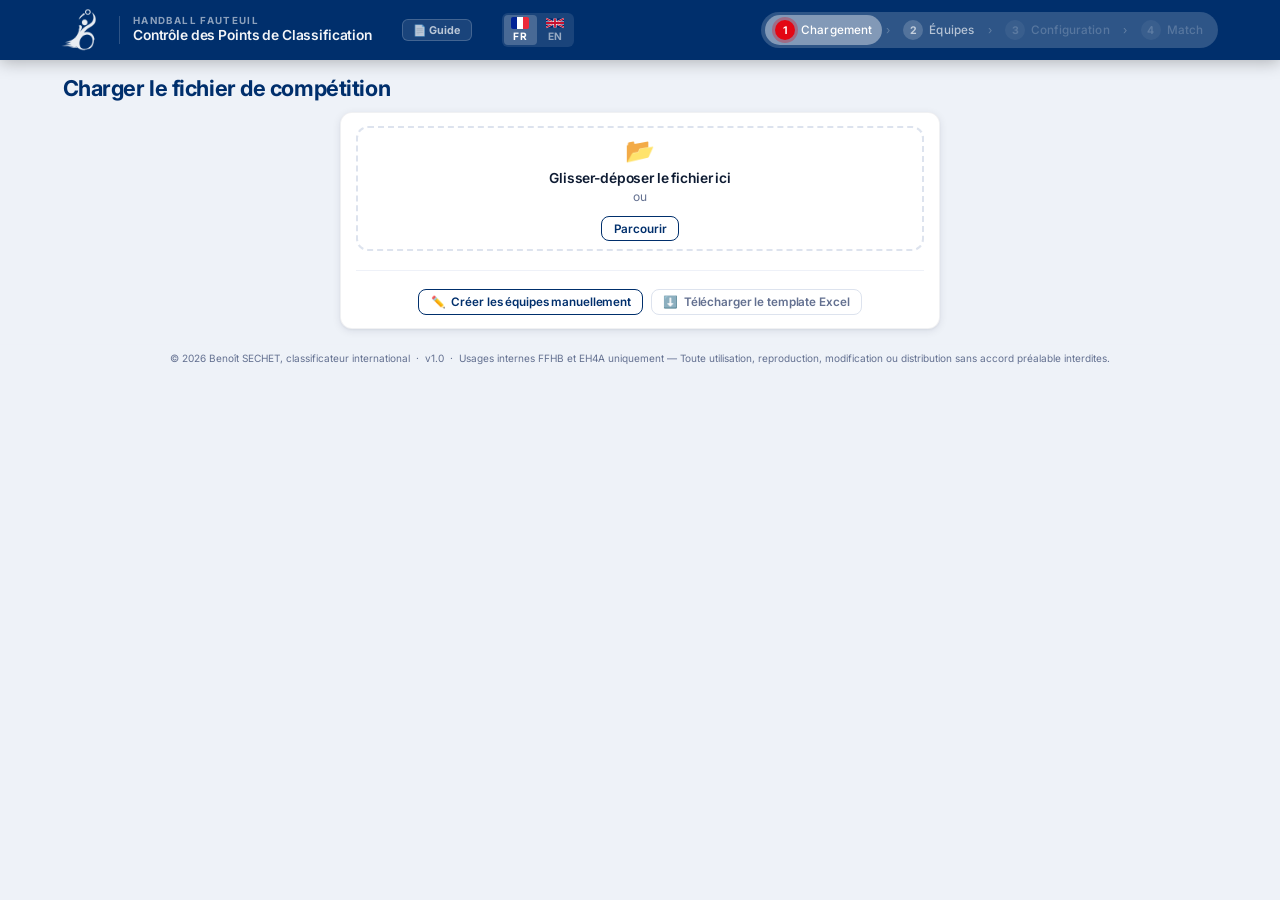
==== index.html @ 6e7dcec8 "fix: 8 audit corrections (functional + code quality) 1. summary: fix t() shadowing in _confirmRename" ====
<!DOCTYPE html>
<html lang="fr">
<head>
  <meta charset="UTF-8">
  <meta name="viewport" content="width=device-width, initial-scale=1.0">
  <title>CPMT – Load</title>
  <link rel="icon" href="./img/logo_WH.png">
  <link rel="preconnect" href="https://fonts.googleapis.com">
  <link rel="preconnect" href="https://fonts.gstatic.com" crossorigin>
  <link href="https://fonts.googleapis.com/css2?family=Inter:wght@400;500;600;700;800&display=swap" rel="stylesheet">
  <link rel="stylesheet" href="./css/style.css">
  <link rel="manifest" href="./manifest.json">
  <!-- SheetJS -->
  <script src="https://cdn.sheetjs.com/xlsx-0.20.3/package/dist/xlsx.full.min.js"></script>
</head>
<body>

<header class="app-header" id="app-header"></header>

<main class="app-main">
  <div class="page-header">
    <h1 data-i18n="home_title">Charger le fichier de compétition</h1>
  </div>

  <div class="card" style="max-width:600px; margin:0 auto;">
    <div class="card-body">

      <div class="upload-zone" id="dropZone">
        <div class="upload-icon">📂</div>
        <h3 data-i18n="home_drag"></h3>
        <p data-i18n="home_or"></p>
        <label class="btn btn-outline btn-sm mt-1" style="cursor:pointer;">
          <span data-i18n="home_browse"></span>
          <input type="file" id="fileInput" accept=".xlsx,.xlsm" style="display:none">
        </label>
      </div>

      <div class="divider" style="margin:1.25rem 0;"></div>

      <div style="display:flex; gap:.5rem; align-items:center; justify-content:center;">
        <button class="btn btn-outline btn-sm" onclick="createManually()">
          ✏️ <span data-i18n="home_create_manual"></span>
        </button>
        <a href="./CPMT_template.xlsx" download class="btn btn-ghost btn-sm">
          ⬇️ <span data-i18n="home_download_template"></span>
        </a>
      </div>

      <div id="uploadResult" class="upload-result" style="display:none;">
        <div id="uploadAlert" class="alert" style="padding:.4rem .85rem; font-size:.84rem;"></div>
        <div id="uploadStats" style="display:none;">
          <div class="d-flex gap-2 mt-2" style="justify-content:center;">
            <div style="text-align:center; padding:.45rem 1.1rem; background:var(--blue-light); border-radius:var(--radius-sm);">
              <div style="font-size:1.15rem; font-weight:800; color:var(--blue);" id="statTeams">0</div>
              <div class="text-muted" style="font-size:.78rem;" data-i18n="home_teams_found"></div>
            </div>
            <div style="text-align:center; padding:.45rem 1.1rem; background:var(--blue-light); border-radius:var(--radius-sm);">
              <div style="font-size:1.15rem; font-weight:800; color:var(--blue);" id="statPlayers">0</div>
              <div class="text-muted" style="font-size:.78rem;" data-i18n="home_players_found"></div>
            </div>
          </div>
          <div class="mt-2 text-center">
            <a href="./summary.html" class="btn btn-primary" data-i18n="home_btn_continue"></a>
          </div>
        </div>
      </div>

    </div>
  </div>
</main>

<footer style="text-align:center; padding:.5rem 1rem; font-size:.67rem; color:var(--text-muted); border-top:1px solid var(--border-light);">
  © 2026 <span data-i18n="footer_author"></span> &nbsp;·&nbsp; v1.0
  &nbsp;·&nbsp; <span data-i18n="footer_internal"></span> — <span data-i18n="footer_rights"></span>
</footer>

<script type="module">
import { loadTranslations, t } from './js/i18n.js';
import { renderNav }           from './js/nav.js';
import { getState, setState, clearAll } from './js/state.js';
import { parseExcel }          from './js/excel.js';

// Load defaults from single source of truth
const DEFAULTS = await fetch('./defaults.json').then(r => r.json());

await loadTranslations();
renderNav(1);

// ── File upload ───────────────────────────────────────────────────────────────
const dropZone  = document.getElementById('dropZone');
const fileInput = document.getElementById('fileInput');

function showAlert(type, msg) {
  const result = document.getElementById('uploadResult');
  const alert  = document.getElementById('uploadAlert');
  result.style.display = 'block';
  alert.className = `alert alert-${type}`;
  alert.textContent = msg;
}

async function handleFile(file) {
  if (!file) return;
  if (!file.name.match(/\.(xlsx|xlsm)$/i)) {
    showAlert('danger', t('upload_err_format')); return;
  }
  showAlert('info', t('home_loading'));
  document.getElementById('uploadStats').style.display = 'none';

  const buf    = await file.arrayBuffer();
  const result = parseExcel(buf, DEFAULTS);

  if (result.error) {
    showAlert('danger', t(result.error, { sheet: result.sheet || '', cols: result.cols || '' }));
    return;
  }

  // Warn if a previous config existed
  const hadConfig = !!(getState('teams')?.length || getState('match_setup'));
  clearAll();
  setState('teams', result.teams);
  setState('competition_name', result.competition_name || '');

  const playerCount = result.teams.reduce((s, tm) => s + tm.players.length, 0);
  showAlert('success', '✓ ' + t('home_success'));
  if (hadConfig) {
    const warn = document.createElement('div');
    warn.className = 'alert alert-warning mt-2';
    warn.textContent = t('home_config_cleared');
    document.getElementById('uploadResult').appendChild(warn);
  }
  document.getElementById('statTeams').textContent   = result.teams.length;
  document.getElementById('statPlayers').textContent = playerCount;
  document.getElementById('uploadStats').style.display = 'block';
}

fileInput.addEventListener('change', e => handleFile(e.target.files[0]));

dropZone.addEventListener('dragover', e => { e.preventDefault(); dropZone.classList.add('drag-over'); });
dropZone.addEventListener('dragleave', () => dropZone.classList.remove('drag-over'));
dropZone.addEventListener('drop', e => {
  e.preventDefault();
  dropZone.classList.remove('drag-over');
  handleFile(e.dataTransfer.files[0]);
});

// ── Manual team creation ──────────────────────────────────────────────────────
function createManually() {
  clearAll();
  setState('teams', []);
  location.href = './summary.html';
}
window.createManually = createManually;

// ── Register service worker ───────────────────────────────────────────────────
if ('serviceWorker' in navigator) {
  navigator.serviceWorker.register('./sw.js').catch(() => {});
}
</script>
</body>
</html>
---- css/style.css ----
/* ── Variables ──────────────────────────────────────────────────────────── */
:root {
  --blue:        #002F6C;
  --blue-mid:    #1A4D9C;
  --blue-light:  #EBF0FA;
  --blue-xlight: #F4F7FD;
  --red:         #E30613;
  --red-light:   #FDECEA;
  --white:       #FFFFFF;
  --bg:          #EEF2F8;
  --card:        #FFFFFF;
  --border:      #DDE3EE;
  --border-light:#EEF1F8;
  --text:        #0F1C33;
  --text-muted:  #637090;
  --success:     #0E7A3A;
  --success-bg:  #E6F5ED;
  --warning:     #C05E00;
  --warning-bg:  #FEF0DC;
  --danger:      #C8202F;
  --danger-bg:   #FDECEE;
  --shadow-xs:   0 1px 3px rgba(0,20,60,.07);
  --shadow:      0 2px 8px rgba(0,20,60,.09), 0 1px 2px rgba(0,20,60,.05);
  --shadow-md:   0 4px 18px rgba(0,20,60,.12), 0 1px 3px rgba(0,20,60,.06);
  --shadow-lg:   0 8px 32px rgba(0,20,60,.14), 0 2px 6px rgba(0,20,60,.07);
  --radius:      12px;
  --radius-sm:   8px;
  --radius-xs:   5px;
  --transition:  .16s ease;
}

/* ── Reset & Base ───────────────────────────────────────────────────────── */
*, *::before, *::after { box-sizing: border-box; margin: 0; padding: 0; }

html { font-size: 15px; }

body {
  font-family: 'Inter', -apple-system, BlinkMacSystemFont, 'Segoe UI', sans-serif;
  background: var(--bg);
  color: var(--text);
  min-height: 100vh;
  -webkit-font-smoothing: antialiased;
}

a { color: inherit; text-decoration: none; }
button { cursor: pointer; font-family: inherit; }
input, select { font-family: inherit; }

/* ── Header ─────────────────────────────────────────────────────────────── */
.app-header {
  background: var(--blue);
  color: var(--white);
  position: sticky;
  top: 0;
  z-index: 100;
  box-shadow: 0 2px 16px rgba(0,0,0,.28);
}

.header-inner {
  max-width: 1200px;
  margin: 0 auto;
  padding: 0 1.5rem;
  height: 60px;
  display: flex;
  align-items: center;
  gap: 2rem;
}

.header-brand {
  display: flex;
  align-items: center;
  gap: .85rem;
  flex-shrink: 0;
}

.header-logo {
  height: 52px;
  width: auto;
  filter: brightness(0) invert(1);
  opacity: .92;
  margin-left: -8px;
}

/* Fallback monogram when no logo */
.header-logo-fallback {
  width: 38px;
  height: 38px;
  background: rgba(255,255,255,.15);
  border: 1.5px solid rgba(255,255,255,.25);
  border-radius: 8px;
  display: flex;
  align-items: center;
  justify-content: center;
  font-size: .72rem;
  font-weight: 800;
  letter-spacing: .05em;
  color: rgba(255,255,255,.9);
  flex-shrink: 0;
}

.header-divider {
  width: 1px;
  height: 28px;
  background: rgba(255,255,255,.18);
  flex-shrink: 0;
}

.header-title {
  display: flex;
  flex-direction: column;
  line-height: 1.25;
}

.header-org {
  font-size: .65rem;
  font-weight: 700;
  letter-spacing: .14em;
  text-transform: uppercase;
  color: rgba(255,255,255,.55);
}

.header-app {
  font-size: .92rem;
  font-weight: 600;
  color: rgba(255,255,255,.95);
  letter-spacing: -.01em;
}

/* ── Lang toggle ────────────────────────────────────────────────────────── */
.lang-toggle {
  display: flex;
  gap: 2px;
  background: rgba(255,255,255,.1);
  border-radius: 6px;
  padding: 2px;
  flex-shrink: 0;
}

.lang-btn {
  display: flex;
  flex-direction: column;
  align-items: center;
  gap: 1px;
  padding: .18rem .5rem;
  border-radius: 4px;
  font-size: .68rem;
  font-weight: 700;
  letter-spacing: .06em;
  color: rgba(255,255,255,.55);
  transition: var(--transition);
  line-height: 1.2;
}
.lang-flag { width: 18px; height: 12px; border-radius: 2px; display: block; }

.lang-btn:hover { color: var(--white); }
.lang-btn.active {
  background: rgba(255,255,255,.2);
  color: var(--white);
}

.tutorial-btn {
  display: flex;
  align-items: center;
  gap: 4px;
  padding: .22rem .7rem;
  border-radius: 6px;
  font-size: .72rem;
  font-weight: 700;
  color: rgba(255,255,255,.7);
  background: rgba(255,255,255,.1);
  border: 1px solid rgba(255,255,255,.18);
  transition: var(--transition);
  white-space: nowrap;
  flex-shrink: 0;
  text-decoration: none;
}
.tutorial-btn:hover {
  color: var(--white);
  background: rgba(255,255,255,.2);
}

/* ── Step Nav ───────────────────────────────────────────────────────────── */
.header-steps {
  display: flex;
  align-items: center;
  gap: .2rem;
  margin-left: auto;
  background: rgba(255,255,255,.18);
  border-radius: 30px;
  padding: .2rem .3rem;
}

.step {
  display: flex;
  align-items: center;
  gap: .4rem;
  padding: .32rem .65rem;
  border-radius: 20px;
  font-size: .78rem;
  font-weight: 500;
  color: rgba(255,255,255,.65);
  transition: var(--transition);
  letter-spacing: .01em;
}

.step.active {
  background: rgba(255,255,255,.40);
  color: var(--white);
}

.step:not(.disabled):not(.active):hover {
  color: var(--white);
  background: rgba(255,255,255,.08);
}

.step.disabled { pointer-events: none; opacity: .3; }

.step-num {
  width: 20px;
  height: 20px;
  border-radius: 50%;
  background: rgba(255,255,255,.18);
  display: flex;
  align-items: center;
  justify-content: center;
  font-size: .7rem;
  font-weight: 700;
  flex-shrink: 0;
}

.step.active .step-num {
  background: var(--red);
  box-shadow: 0 0 0 3px rgba(227,6,19,.3);
}

.step-arrow { color: rgba(255,255,255,.25); font-size: .75rem; padding: 0 .05rem; }

/* ── Main ───────────────────────────────────────────────────────────────── */
.app-main {
  max-width: 1200px;
  margin: 0 auto;
  padding: 1rem 1.5rem;
}

/* ── Page header ────────────────────────────────────────────────────────── */
.page-header {
  margin-bottom: .75rem;
}

.page-header h1 {
  font-size: 1.45rem;
  font-weight: 700;
  color: var(--blue);
  letter-spacing: -.02em;
}

.page-header p {
  color: var(--text-muted);
  margin-top: .3rem;
  font-size: .88rem;
}

.competition-badge {
  display: inline-flex;
  align-items: center;
  gap: .4rem;
  background: var(--blue-xlight);
  color: var(--blue);
  font-size: .78rem;
  font-weight: 600;
  padding: .28rem .75rem;
  border-radius: 20px;
  margin-top: .5rem;
  border: 1px solid var(--blue-light);
}

/* ── Card ───────────────────────────────────────────────────────────────── */
.card {
  background: var(--card);
  border-radius: var(--radius);
  box-shadow: var(--shadow);
  border: 1px solid rgba(0,20,60,.06);
}

.card-header {
  padding: .6rem 1rem;
  border-bottom: 1px solid var(--border-light);
  display: flex;
  align-items: center;
  gap: .6rem;
}

.card-header h2 {
  font-size: .95rem;
  font-weight: 700;
  color: var(--blue);
  letter-spacing: -.01em;
}

.card-body { padding: .85rem 1rem; }

/* ── Buttons ────────────────────────────────────────────────────────────── */
.btn {
  display: inline-flex;
  align-items: center;
  gap: .4rem;
  padding: .52rem 1.15rem;
  border-radius: var(--radius-sm);
  font-size: .855rem;
  font-weight: 600;
  border: none;
  transition: var(--transition);
  white-space: nowrap;
  letter-spacing: -.01em;
}

.btn-primary {
  background: var(--blue);
  color: var(--white);
  box-shadow: 0 1px 3px rgba(0,47,108,.25);
}
.btn-primary:hover {
  background: var(--blue-mid);
  box-shadow: 0 3px 10px rgba(0,47,108,.3);
  transform: translateY(-1px);
}
.btn-primary:active { transform: translateY(0); }


.btn-danger {
  background: var(--danger);
  color: var(--white);
}
.btn-danger:hover { background: #a81824; transform: translateY(-1px); }

.btn-outline {
  background: transparent;
  color: var(--blue);
  border: 1.5px solid var(--blue);
}
.btn-outline:hover { background: var(--blue-light); }

.btn-ghost {
  background: var(--white);
  color: var(--text-muted);
  border: 1.5px solid var(--border);
}
.btn-ghost:hover {
  background: var(--blue-xlight);
  color: var(--blue);
  border-color: var(--blue-light);
}

.btn-sm { padding: .32rem .75rem; font-size: .78rem; }
.btn-xs { padding: .2rem .55rem; font-size: .72rem; }
.btn-lg { padding: .72rem 1.65rem; font-size: .98rem; }

.btn:disabled { opacity: .42; cursor: not-allowed; transform: none !important; }

/* ── Form elements ──────────────────────────────────────────────────────── */
.form-group {
  display: flex;
  flex-direction: column;
  gap: .35rem;
}

.form-label {
  font-size: .75rem;
  font-weight: 600;
  color: var(--text-muted);
  text-transform: uppercase;
  letter-spacing: .07em;
}

.form-control {
  padding: .52rem .85rem;
  border: 1.5px solid var(--border);
  border-radius: var(--radius-sm);
  font-size: .88rem;
  color: var(--text);
  background: var(--white);
  transition: border-color var(--transition), box-shadow var(--transition);
  width: 100%;
}

.form-control:focus {
  outline: none;
  border-color: var(--blue-mid);
  box-shadow: 0 0 0 3px rgba(26,77,156,.1);
}

.form-control.error { border-color: var(--danger); }
.error-msg { font-size: .77rem; color: var(--danger); }

/* ── Alert ──────────────────────────────────────────────────────────────── */
.alert {
  padding: .75rem 1rem;
  border-radius: var(--radius-sm);
  font-size: .855rem;
  display: flex;
  align-items: center;
  gap: .6rem;
  font-weight: 500;
}

.alert-success { background: var(--success-bg); color: var(--success); }
.alert-danger   { background: var(--danger-bg);  color: var(--danger); }
.alert-warning  { background: var(--warning-bg); color: var(--warning); }
.alert-info     { background: var(--blue-xlight); color: var(--blue);
                  border: 1px solid var(--blue-light); }

/* ── Upload zone ────────────────────────────────────────────────────────── */
.upload-zone {
  border: 2px dashed var(--border);
  border-radius: var(--radius);
  padding: .5rem 2rem;
  text-align: center;
  cursor: pointer;
  transition: var(--transition);
  background: var(--white);
}

.upload-zone:hover, .upload-zone.drag-over {
  border-color: var(--blue-mid);
  background: var(--blue-xlight);
}

.upload-icon {
  font-size: 1.6rem;
  margin-bottom: .35rem;
  color: var(--blue-mid);
}

.upload-zone h3 {
  font-size: .92rem;
  font-weight: 600;
  color: var(--text);
  margin-bottom: .2rem;
  letter-spacing: -.01em;
}

.upload-zone p {
  font-size: .8rem;
  color: var(--text-muted);
  margin-bottom: .3rem;
}

.upload-result {
  margin-top: 1.5rem;
  display: none;
}

/* ── Team accordion ─────────────────────────────────────────────────────── */
.team-list { display: flex; flex-direction: column; gap: .5rem; }

.team-item {
  border: 1px solid var(--border);
  border-radius: var(--radius-sm);
  overflow: hidden;
  box-shadow: var(--shadow-xs);
}

.team-header {
  display: flex;
  align-items: center;
  gap: .75rem;
  padding: .8rem 1rem;
  background: var(--white);
  cursor: pointer;
  user-select: none;
  transition: background var(--transition);
}

.team-header:hover { background: var(--blue-xlight); }

.team-name { font-weight: 600; font-size: .92rem; flex: 1; letter-spacing: -.01em; }

.team-count {
  font-size: .75rem;
  color: var(--text-muted);
  background: var(--bg);
  padding: .18rem .6rem;
  border-radius: 12px;
  font-weight: 500;
}

.team-chevron {
  color: var(--text-muted);
  font-size: .82rem;
  transition: transform var(--transition);
}

.team-item.open .team-chevron { transform: rotate(180deg); }

.team-body {
  display: none;
  border-top: 1px solid var(--border-light);
  background: var(--bg);
}

.team-item.open .team-body { display: block; }

/* ── Players table ──────────────────────────────────────────────────────── */
.players-table {
  width: 100%;
  border-collapse: collapse;
  font-size: .855rem;
}

.players-table th {
  padding: .55rem 1rem;
  text-align: left;
  font-size: .72rem;
  font-weight: 700;
  color: var(--text-muted);
  text-transform: uppercase;
  letter-spacing: .08em;
  background: var(--bg);
  border-bottom: 1px solid var(--border);
}

.players-table td {
  padding: .5rem 1rem;
  border-bottom: 1px solid var(--border-light);
  vertical-align: middle;
}

.players-table tr:last-child td { border-bottom: none; }
.players-table tr:hover td { background: var(--blue-xlight); }

.shirt-badge {
  display: inline-flex;
  align-items: center;
  justify-content: center;
  width: 30px;
  height: 30px;
  border-radius: var(--radius-xs);
  background: var(--blue);
  color: var(--white);
  font-weight: 700;
  font-size: .82rem;
}

.class-badge {
  display: inline-flex;
  align-items: center;
  justify-content: center;
  padding: .18rem .52rem;
  border-radius: 12px;
  font-weight: 700;
  font-size: .8rem;
  background: var(--blue-light);
  color: var(--blue);
}

.gender-icon { font-size: .88rem; }

.edit-input {
  width: 68px;
  padding: .24rem .42rem;
  border: 1.5px solid var(--border);
  border-radius: var(--radius-xs);
  font-size: .83rem;
  text-align: center;
  font-family: inherit;
}

.edit-input:focus {
  outline: none;
  border-color: var(--blue-mid);
  box-shadow: 0 0 0 2px rgba(26,77,156,.1);
}

.edit-input.error { border-color: var(--danger); background: var(--danger-bg); }

.edit-select {
  padding: .24rem .42rem;
  border: 1.5px solid var(--border);
  border-radius: var(--radius-xs);
  font-size: .83rem;
  background: var(--white);
  font-family: inherit;
}

.edit-select:focus { outline: none; border-color: var(--blue-mid); }

/* ── Setup page ─────────────────────────────────────────────────────────── */

/* Compact form fields scoped to setup */
.setup-grid .form-control {
  padding: .36rem .72rem;
  font-size: .84rem;
}
.setup-grid .form-group { gap: .22rem; }
.setup-grid {
  display: grid;
  grid-template-columns: 1fr 1fr;
  gap: 1.5rem;
}

@media (max-width: 768px) {
  .setup-grid { grid-template-columns: 1fr; }
}

.params-grid {
  display: grid;
  grid-template-columns: repeat(3, 1fr);
  gap: .5rem;
  margin-top: .6rem;
}

.param-card {
  background: var(--blue-xlight);
  border: 1.5px solid var(--blue-light);
  border-radius: var(--radius-sm);
  padding: .5rem .5rem;
  text-align: center;
}

.param-card label {
  display: block;
  font-size: .68rem;
  font-weight: 700;
  color: var(--text-muted);
  text-transform: uppercase;
  letter-spacing: .07em;
  margin-bottom: .5rem;
}

.param-card input {
  width: 100%;
  text-align: center;
  padding: .4rem;
  border: 1.5px solid var(--border);
  border-radius: var(--radius-xs);
  font-size: 1.1rem;
  font-weight: 700;
  color: var(--blue);
  font-family: inherit;
  background: var(--white);
}

.param-card input:focus {
  outline: none;
  border-color: var(--blue-mid);
  box-shadow: 0 0 0 3px rgba(26,77,156,.1);
}

.match-type-btns {
  display: flex;
  gap: .6rem;
  margin-top: .4rem;
}

.type-btn {
  flex: 1;
  padding: .45rem .6rem;
  border-radius: var(--radius-sm);
  border: 2px solid var(--border);
  background: var(--white);
  font-weight: 700;
  font-size: .88rem;
  color: var(--text-muted);
  transition: var(--transition);
  text-align: center;
  font-family: inherit;
}

.type-btn.active {
  border-color: var(--blue);
  background: var(--blue-xlight);
  color: var(--blue);
  box-shadow: 0 0 0 3px rgba(0,47,108,.08);
}

.type-btn:hover:not(.active) {
  border-color: var(--blue-mid);
  color: var(--blue-mid);
  background: var(--blue-xlight);
}

.team-setup-card {
  background: var(--bg);
  border: 1.5px solid var(--border);
  border-radius: var(--radius-sm);
  padding: .4rem .6rem;
  margin-top: .3rem;
}

/* Color picker row: swatches + presets on left, jersey preview on right */
.color-row {
  display: flex;
  align-items: center;
  gap: .75rem;
  margin-top: .2rem;
}
.color-left { flex: 1; min-width: 0; }

.color-pickers { display: flex; gap: .55rem; margin-bottom: .3rem; }
.color-field { display: flex; flex-direction: column; align-items: center; gap: .12rem; }
.color-field-label {
  font-size: .63rem;
  text-transform: uppercase;
  letter-spacing: .05em;
  color: var(--text-muted);
  font-weight: 600;
}

/* Clickable swatch that triggers hidden color input */
.color-swatch-trigger {
  position: relative;
  display: block;
  cursor: pointer;
}
.color-swatch-trigger input[type=color] {
  position: absolute;
  top: 0; left: 0;
  width: 100%; height: 100%;
  opacity: 0;
  cursor: pointer;
  border: none; padding: 0;
}
.color-swatch {
  display: block;
  width: 40px;
  height: 40px;
  border-radius: 10px;
  border: 2px solid rgba(0,0,0,0.10);
  transition: transform .12s, box-shadow .12s;
}
.color-swatch:hover { transform: scale(1.07); box-shadow: 0 3px 10px rgba(0,0,0,0.22); }
.color-jersey-preview { flex-shrink: 0; }

.color-presets {
  display: flex;
  flex-wrap: wrap;
  gap: .22rem;
  margin-top: 0;
}

.color-preset {
  width: 22px;
  height: 22px;
  border-radius: 50%;
  border: 2px solid transparent;
  cursor: pointer;
  transition: transform var(--transition), box-shadow var(--transition);
}

.color-preset:hover { transform: scale(1.18); box-shadow: 0 2px 6px rgba(0,0,0,.22); }
.color-preset.selected { border-color: var(--text); box-shadow: 0 0 0 2px white inset; }

/* ── Lineup page ────────────────────────────────────────────────────────── */
.lineup-layout {
  display: grid;
  grid-template-columns: 1fr 320px 1fr;
  gap: 1rem;
  align-items: start;
  height: calc(100vh - 130px);
}

@media (max-width: 900px) {
  .lineup-layout { grid-template-columns: 1fr 240px 1fr; }
}

.team-panel {
  display: flex;
  flex-direction: column;
  gap: .5rem;
  height: 100%;
  overflow: hidden;
}

.team-panel-header {
  border-radius: var(--radius-sm) var(--radius-sm) 0 0;
  padding: .45rem .75rem;
  color: var(--white);
}

.team-panel-header h3 {
  font-size: .82rem;
  font-weight: 700;
  letter-spacing: -.01em;
  margin-bottom: .15rem;
  color: inherit;
}

.team-panel-name {
  font-size: .78rem;
  font-weight: 800;
  letter-spacing: .03em;
  text-transform: uppercase;
  opacity: .85;
  margin-bottom: .2rem;
  color: inherit;
}

.header-light {
  border: 1.5px solid var(--border);
  box-shadow: inset 0 0 0 1px rgba(0,0,0,0.08);
}
.header-light .stat-chip { background: rgba(0,0,0,0.07); }
.header-light .stat-value,
.header-light .stat-label { color: inherit; opacity: 1; }
.header-light .btn-reset {
  background: rgba(0,0,0,0.08);
  border-color: rgba(0,0,0,0.2);
  color: inherit;
}

.btn-reset {
  background: rgba(255,255,255,.18);
  border: 1px solid rgba(255,255,255,.3);
  color: white;
  border-radius: var(--radius-xs);
  width: 28px;
  height: 28px;
  font-size: 1.1rem;
  display: flex;
  align-items: center;
  justify-content: center;
  cursor: pointer;
  transition: background var(--transition);
  flex-shrink: 0;
  margin-left: auto;
}
.btn-reset:hover { background: rgba(255,255,255,.32); }

.team-stats {
  display: flex;
  gap: .4rem;
}

.stat-chip {
  display: flex;
  flex-direction: column;
  align-items: center;
  background: rgba(255,255,255,.16);
  border-radius: var(--radius-xs);
  padding: .15rem .4rem;
  min-width: 44px;
  transition: background var(--transition);
}

.stat-chip.exceeded {
  background: #FFFFFF;
  color: var(--red);
  box-shadow: 0 0 0 2px var(--red);
}

.stat-chip.exceeded .stat-value,
.stat-chip.exceeded .stat-label { color: var(--red); opacity: 1; }

.stat-value {
  font-size: .88rem;
  font-weight: 800;
  line-height: 1;
  letter-spacing: -.02em;
}

.stat-label {
  font-size: .6rem;
  font-weight: 600;
  opacity: .75;
  text-transform: uppercase;
  letter-spacing: .05em;
  margin-top: 1px;
}

.player-list {
  display: flex;
  flex-direction: column;
  gap: .08rem;
  flex: 1;
  overflow-y: auto;
  scrollbar-width: thin;
  scrollbar-color: var(--border) transparent;
}
.player-list::-webkit-scrollbar { width: 5px; }
.player-list::-webkit-scrollbar-track { background: transparent; }
.player-list::-webkit-scrollbar-thumb { background: var(--border); border-radius: 3px; }

.player-row {
  display: flex;
  align-items: center;
  gap: .4rem;
  padding: .1rem .5rem;
  background: var(--white);
  border: 1.5px solid var(--border-light);
  border-radius: var(--radius-xs);
  cursor: pointer;
  transition: var(--transition);
  user-select: none;
}

.player-row:hover {
  border-color: var(--blue-mid);
  background: var(--blue-xlight);
}

.player-row.on-court {
  background: var(--red-light);
  border-color: var(--red);
  opacity: .5;
}

.player-row.disabled { opacity: .35; cursor: not-allowed; pointer-events: none; }

.player-jersey-sm { flex-shrink: 0; }

.player-info { flex: 1; min-width: 0; }

.player-name-sm {
  flex: 1;
  font-size: .75rem;
  font-weight: 500;
  white-space: nowrap;
  overflow: hidden;
  text-overflow: ellipsis;
  color: var(--text-muted);
}

.player-class-sm {
  font-size: .82rem;
  font-weight: 800;
  color: var(--text);
  display: flex;
  align-items: center;
  gap: .2rem;
  flex-shrink: 0;
  letter-spacing: -.01em;
}

.female-badge {
  display: inline-flex;
  align-items: center;
  justify-content: center;
  width: 17px;
  height: 17px;
  background: #FFB3C6;
  color: #C2185B;
  border-radius: 3px;
  font-size: .72rem;
  font-weight: 800;
  flex-shrink: 0;
}

/* ── Court ──────────────────────────────────────────────────────────────── */
.court-wrapper {
  position: relative;
  background: var(--card);
  border-radius: var(--radius);
  box-shadow: var(--shadow-md);
  overflow: hidden;
  border: 1px solid rgba(0,20,60,.06);
}

.court-svg { width: 100%; display: block; }

.court-players {
  position: absolute;
  inset: 0;
  display: flex;
  flex-direction: column;
}

.court-half {
  flex: 1;
  display: flex;
  flex-wrap: wrap;
  align-content: center;
  justify-content: center;
  gap: .4rem;
  padding: .5rem;
}

.court-player {
  display: flex;
  flex-direction: column;
  align-items: center;
  cursor: pointer;
  transition: transform var(--transition);
  filter: drop-shadow(0 2px 4px rgba(0,0,0,.25));
}

.court-player:hover { transform: scale(1.1); }

.court-player-name {
  font-size: .58rem;
  font-weight: 600;
  color: var(--white);
  max-width: 58px;
  text-align: center;
  overflow: hidden;
  text-overflow: ellipsis;
  white-space: nowrap;
  margin-top: 2px;
  text-shadow: 0 1px 3px rgba(0,0,0,.5);
}

/* ── Lineup footer bar ──────────────────────────────────────────────────── */
.lineup-toolbar {
  display: flex;
  flex-wrap: wrap;
  gap: .35rem;
  align-items: center;
  justify-content: center;
  padding: .35rem .6rem;
  background: var(--white);
  border: 1px solid rgba(0,20,60,.06);
  border-radius: var(--radius-sm);
  box-shadow: var(--shadow-xs);
}

.lineup-info-bar {
  padding: .45rem 1rem;
  background: var(--danger-bg);
  color: var(--danger);
  font-size: .82rem;
  font-weight: 600;
  border-radius: var(--radius-xs);
  display: none;
  border: 1px solid rgba(200,32,47,.2);
}

.lineup-info-bar.visible { display: block; }

/* ── Utility ────────────────────────────────────────────────────────────── */
.d-flex { display: flex; }
.align-center { align-items: center; }
.gap-1 { gap: .5rem; }
.gap-2 { gap: 1rem; }
.mt-1 { margin-top: .5rem; }
.mt-2 { margin-top: 1rem; }
.mt-3 { margin-top: 1.5rem; }
.mb-1 { margin-bottom: .5rem; }
.mb-2 { margin-bottom: 1rem; }
.ml-auto { margin-left: auto; }
.text-muted { color: var(--text-muted); font-size: .875rem; }
.text-center { text-align: center; }
.w-100 { width: 100%; }

.divider {
  height: 1px;
  background: var(--border-light);
  margin: 1.1rem 0;
}

/* ── Spinner ────────────────────────────────────────────────────────────── */
.spinner {
  width: 18px;
  height: 18px;
  border: 2.5px solid rgba(255,255,255,.3);
  border-top-color: var(--white);
  border-radius: 50%;
  animation: spin .7s linear infinite;
  display: inline-block;
}

@keyframes spin { to { transform: rotate(360deg); } }

/* ── Summary page ───────────────────────────────────────────────────────────── */
/* Short labels hidden on desktop */
.lbl-short { display: none; }

.summary-toolbar {
  display: flex;
  align-items: center;
  gap: .6rem;
  flex-wrap: wrap;
  margin-bottom: 1rem;
}

.add-team-form {
  display: none;
  align-items: center;
  gap: .4rem;
}
.add-team-form.visible { display: flex; }
.add-team-input { width: 200px; }

.team-header-actions {
  display: flex;
  align-items: center;
  gap: .5rem;
  margin-left: auto;
}

.btn-icon {
  width: 26px;
  height: 26px;
  border: 1.5px solid transparent;
  background: transparent;
  border-radius: 50%;
  cursor: pointer;
  display: flex;
  align-items: center;
  justify-content: center;
  font-size: 1.05rem;
  color: var(--danger);
  transition: var(--transition);
  flex-shrink: 0;
}
.btn-icon:hover { background: var(--danger-bg); border-color: var(--danger); }
.btn-icon-add:hover { background: var(--blue-light); color: var(--blue); }

.players-table td { vertical-align: middle; }
.players-table .col-actions { width: 36px; text-align: center; }
.players-table .col-shirt   { width: 70px; }
.players-table .col-status  { width: 70px; }

.add-player-row { background: var(--blue-xlight); }
.add-player-row td { padding: .4rem .5rem; }
.add-player-row input,
.add-player-row select {
  width: 100%;
  padding: .28rem .4rem;
  border: 1.5px solid var(--blue-light);
  border-radius: var(--radius-xs);
  font-size: .8rem;
  font-family: inherit;
  background: var(--white);
}
.add-player-row input:focus,
.add-player-row select:focus { outline: none; border-color: var(--blue-mid); }
.add-player-actions { display: flex; gap: .3rem; }

.status-badge {
  display: inline-block;
  padding: .1rem .4rem;
  border-radius: 4px;
  font-size: .7rem;
  font-weight: 700;
  background: var(--bg);
  color: var(--text-muted);
  white-space: nowrap;
}

/* ── Lineup page ────────────────────────────────────────────────────────────── */
.lineup-header {
  text-align: center;
  margin-bottom: .6rem;
}
/* Team vs Team title hidden everywhere — names visible in panel headers */
.lineup-header h2 { display: none; }
.lineup-header p  { font-size: .85rem; color: var(--text-muted); }

.vs-badge {
  display: inline-block;
  padding: .15rem .6rem;
  background: var(--bg);
  border-radius: 12px;
  font-size: .75rem;
  font-weight: 700;
  color: var(--text-muted);
  margin: 0 .4rem;
}

.court-column {
  display: flex;
  flex-direction: column;
  gap: .4rem;
}

.lineup-toolbar { margin: 0; }

.lineup-toast {
  position: fixed;
  top: 70px;
  left: 50%;
  transform: translateX(-50%) translateY(-8px);
  background: var(--danger-bg);
  color: var(--danger);
  border: 1.5px solid var(--danger);
  padding: .4rem 1.2rem;
  border-radius: 20px;
  font-size: .82rem;
  font-weight: 700;
  box-shadow: 0 4px 16px rgba(200,32,47,.2);
  opacity: 0;
  pointer-events: none;
  transition: opacity .2s ease, transform .2s ease;
  z-index: 999;
  white-space: nowrap;
}
.lineup-toast.visible {
  opacity: 1;
  transform: translateX(-50%) translateY(0);
}

/* ══════════════════════════════════════════════════════════
   RESPONSIVE — Tablet / Mobile (≤ 768px)
   ══════════════════════════════════════════════════════════ */

/* ── Header: medium screens (landscape phones, small laptops) ── */
@media (max-width: 960px) {
  .header-inner { gap: .8rem; padding: 0 1rem; }
  .header-org   { display: none; }       /* hide "HANDBALL FAUTEUIL" subtitle */
  .header-app   { font-size: .82rem; }
  /* Step labels: only active step shows its label */
  .step-label             { display: none; }
  .step.active .step-label { display: inline; font-size: .68rem; }
}

/* ── Header ─────────────────────────────────────────────── */
@media (max-width: 768px) {
  .header-inner {
    height: auto;
    min-height: 48px;
    padding: .4rem .85rem;
    flex-wrap: wrap;
    gap: .3rem;
  }
  .header-brand   { flex: 1; min-width: 0; }
  .header-logo    { height: 36px; }
  .header-org     { display: none; }
  .header-divider { display: none; }
  .tutorial-btn   { display: none; }
  .header-app     { font-size: .76rem; }
  .lang-toggle    { order: 1; }

  .header-steps {
    order: 2;
    width: 100%;
    margin-left: 0;
    justify-content: stretch;
    padding: .1rem .2rem;
    border-radius: 20px;
  }
  .step {
    flex: 1;
    justify-content: center;
    padding: .22rem .2rem;
    font-size: .68rem;
    gap: .2rem;
  }
  .step-label { display: none; }
  .step.active .step-label {
    display: inline;
    font-size: .67rem;
  }
  .step-arrow { display: none; }

  /* ── Main ── */
  .app-main { padding: .6rem .7rem; }
  .page-header h1 { font-size: 1.05rem; }
  .page-header p  { font-size: .82rem; }

  /* ── Cards ── */
  .card { border-radius: var(--radius-sm); }
}

/* ── Index page ─────────────────────────────────────────── */
@media (max-width: 768px) {
  .upload-zone { padding: 1.2rem 1rem; }
  .upload-zone h3 { font-size: .85rem; }
  /* Stack action buttons vertically */
  .index-action-btns {
    flex-direction: column !important;
    align-items: stretch !important;
  }
  .index-action-btns .btn { justify-content: center; }
}

/* ── Summary page ───────────────────────────────────────── */

/* Desktop: name cell uses flex */
.col-name { display: flex; gap: .3rem; }
.col-name .name-surname  { width: 130px; text-transform: uppercase; }
.col-name .name-firstname { width: 130px; }

@media (max-width: 768px) {
  /* Toolbar: 3 buttons on one row */
  .summary-toolbar {
    flex-direction: row;
    align-items: center;
    gap: .4rem;
    flex-wrap: nowrap;
  }
  .summary-toolbar-right {
    margin-left: auto !important;
    gap: .4rem;
    flex-wrap: nowrap;
    flex-shrink: 0;
  }
  /* Desktop: hide short labels */
  .lbl-short { display: none; }

  /* Mobile: show short label, hide full label */
  .lbl-full  { display: none; }
  .lbl-short { display: inline; }

  /* ── Card layout: each player row becomes a 2-line card ── */
  .table-scroll { overflow: visible; }  /* No scroll needed with card layout */

  /* ── Break out of table formatting context completely ── */
  .players-table          { display: block !important; width: 100%; }
  .players-table thead    { display: none !important; }
  .players-table tbody    { display: flex !important; flex-direction: column; gap: .35rem; padding: .4rem .5rem; }

  /* Force every tr to be a CSS Grid card.
     !important overrides browser's UA display:table-row so the grid is honoured. */
  .players-table tbody tr {
    display: grid !important;
    grid-template-columns: 40px minmax(0,1fr) 66px 28px;
    grid-template-rows: auto auto;
    align-items: center;
    column-gap: .5rem;
    row-gap: .2rem;
    padding: .4rem .5rem;
    background: var(--white);
    border-radius: var(--radius-xs);
    border: 1px solid var(--border);
  }

  /* Force every td to display:block first — removes display:table-cell
     that some mobile browsers keep even inside a grid container.
     Specific tds then override to flex / none where needed. */
  .players-table tbody td {
    display: block !important;
    border: none !important;
    padding: 0 !important;
    min-width: 0;
  }

  .players-table td.col-shirt {
    grid-column: 1 !important; grid-row: 1 / 3 !important;
    display: flex !important; align-items: center; justify-content: flex-start;
  }
  .players-table td.col-shirt input {
    width: 36px; text-align: center;
    -webkit-appearance: textfield; appearance: textfield;
  }

  .players-table td.col-name {
    grid-column: 2 !important; grid-row: 1 !important;
    display: flex !important; gap: .25rem; min-width: 0;
  }
  .players-table td.col-name .name-surname,
  .players-table td.col-name .name-firstname {
    flex: 1; min-width: 0;
    font-size: .76rem; padding: .2rem .3rem;
    overflow: hidden; text-overflow: ellipsis;
  }

  .players-table td.col-dob    { display: none !important; }

  .players-table td.col-gender { grid-column: 2 !important; grid-row: 2 !important; }
  .players-table td.col-class  { grid-column: 3 !important; grid-row: 1 !important; }
  .players-table td.col-status { grid-column: 3 !important; grid-row: 2 !important; }

  .players-table td.col-actions {
    grid-column: 4 !important; grid-row: 1 / 3 !important;
    display: flex !important; align-items: center; justify-content: center;
  }

  /* Compact selects and inputs inside cards */
  .players-table .edit-select { font-size: .73rem; padding: .17rem .22rem; width: 100%; max-width: 100%; }
  .players-table .edit-input  { font-size: .76rem; padding: .2rem .3rem; }

  /* ── Add-player row: same 4-col grid, add-row td overrides ── */
  .add-player-row {
    display: grid !important;
    grid-template-columns: 40px minmax(0,1fr) 66px 28px;
    grid-template-rows: auto auto auto;
    align-items: center; column-gap: .5rem; row-gap: .2rem;
    padding: .4rem .5rem; background: var(--blue-xlight);
    border-radius: var(--radius-xs); border: 1.5px solid var(--blue-light);
  }
  .add-player-row td { display: block !important; border: none !important; padding: 0 !important; }
  .add-player-row td.col-shirt  { grid-column: 1 !important; grid-row: 1 / 3 !important; display: flex !important; align-items: center; justify-content: flex-start; }
  .add-player-row td.col-name   { grid-column: 2 !important; grid-row: 1 !important; display: flex !important; gap: .25rem; min-width: 0; }
  .add-player-row td.col-name input { flex: 1; min-width: 0; font-size: .76rem; padding: .2rem .3rem; }
  .add-player-row td.col-dob    { display: none !important; }
  .add-player-row td.col-gender { grid-column: 2 !important; grid-row: 2 !important; }
  .add-player-row td.col-class  { grid-column: 3 !important; grid-row: 1 !important; }
  .add-player-row td.col-status { grid-column: 3 !important; grid-row: 2 !important; }
  .add-player-row td:last-child { grid-column: 1 / 5 !important; grid-row: 3 !important; }
  .add-player-row .add-player-actions { justify-content: flex-end; }
  .add-player-row select { font-size: .73rem; padding: .17rem .22rem; width: 100%; }
}

/* ── Setup page ─────────────────────────────────────────── */
@media (max-width: 768px) {
  .params-grid { grid-template-columns: repeat(3, 1fr); }
  .color-swatch { width: 34px; height: 34px; }
}

/* ══════════════════════════════════════════════════════════
   LINEUP PAGE — Mobile responsive
   ══════════════════════════════════════════════════════════ */

/* Mobile stats bar — visible only on mobile */
.mobile-stats-bar {
  display: none;
}

/* Court toggle button — visible only on mobile */
.court-toggle-btn {
  display: none;
}

@media (max-width: 768px) {

  /* Lineup header hidden on mobile — info moved into sticky stats bar */
  .lineup-header { display: none; }
  .mobile-stats-bar { top: var(--app-header-h, 76px); }

  /* ── Mobile sticky dual stats bar ── */
  .msb-matchinfo {
    font-size: .62rem;
    color: var(--text-muted);
    text-align: center;
    padding: .18rem .5rem;
    border-bottom: 1px solid var(--border-light);
    background: var(--white);
  }
  .msb-teams-row {
    display: flex;
    align-items: stretch;
  }
  .mobile-stats-bar {
    display: flex;
    flex-direction: column;
    align-items: stretch;
    background: var(--white);
    border: 1px solid var(--border);
    border-radius: var(--radius-sm);
    box-shadow: var(--shadow-xs);
    margin-bottom: .5rem;
    overflow: hidden;
    position: sticky;
    /* top is set by JS to app-header.offsetHeight so it sticks below the navbar */
    top: var(--app-header-h, 76px);
    z-index: 90;
  }

  .msb-team {
    flex: 1;
    display: flex;
    flex-direction: column;
    gap: .15rem;
    padding: .4rem .5rem;
    min-width: 0;
  }
  .msb-team-right { align-items: flex-end; }

  .msb-name {
    font-size: .68rem;
    font-weight: 800;
    text-transform: uppercase;
    letter-spacing: .04em;
    white-space: nowrap;
    overflow: hidden;
    text-overflow: ellipsis;
  }

  .msb-chips {
    display: flex;
    gap: .25rem;
  }
  .msb-team-right .msb-chips { justify-content: flex-end; }

  .msb-chip {
    display: flex;
    flex-direction: column;
    align-items: center;
    padding: .1rem .28rem;
    border-radius: 4px;
    background: rgba(0,47,108,.06);
    min-width: 32px;
    transition: background var(--transition), color var(--transition);
  }
  .msb-chip.exceeded {
    background: var(--danger-bg);
    color: var(--danger);
    outline: 1.5px solid var(--danger);
  }
  .msb-chip-val {
    font-size: .78rem;
    font-weight: 800;
    line-height: 1;
  }
  .msb-chip-label {
    font-size: .52rem;
    font-weight: 600;
    opacity: .65;
    text-transform: uppercase;
    letter-spacing: .04em;
  }

  .msb-divider {
    display: flex;
    flex-direction: column;
    align-items: center;
    justify-content: center;
    gap: .3rem;
    padding: .4rem .2rem;
    border-left: 1px solid var(--border-light);
    border-right: 1px solid var(--border-light);
  }

  .msb-vs {
    font-size: .6rem;
    font-weight: 800;
    color: var(--text-muted);
    letter-spacing: .08em;
  }

  /* ── Layout: stack panels vertically, full width ── */
  .lineup-layout {
    display: flex;
    flex-direction: column;
    align-items: stretch;   /* override grid's align-items:start so panels fill full width */
    height: auto;
    gap: .5rem;
    width: 100%;
    overflow-x: hidden;
  }

  /* Court column: hidden entirely on mobile */
  .court-column { display: none; }

  /* Team panels: auto height — all players visible, page scrolls naturally */
  .team-panel {
    height: auto;
    min-height: 0;
    overflow: visible;
  }

  /* Remove inner scroll — show all players, scroll the page instead */
  .player-list {
    max-height: none;
    overflow-y: visible;
  }

  /* Panel header on mobile: name + reset only — stats are in the sticky bar above */
  .team-panel-header {
    display: flex;
    align-items: center;
    justify-content: space-between;
    padding: .4rem .65rem;
  }
  .team-panel-name {
    font-size: .85rem;
    margin-bottom: 0;
    opacity: 1;
  }
  /* Hide stat chips — redundant with sticky mobile stats bar */
  .team-stats .stat-chip { display: none; }
  .team-stats { gap: 0; }
  .btn-reset  { width: 26px; height: 26px; font-size: 1rem; margin-left: 0; }
}

/* ── Very small phones (≤ 480px) ────────────────────────── */
@media (max-width: 480px) {
  .step-label { display: none !important; }
  .player-row { padding: .06rem .3rem; gap: .3rem; }
  .player-name-sm { font-size: .68rem; }
}
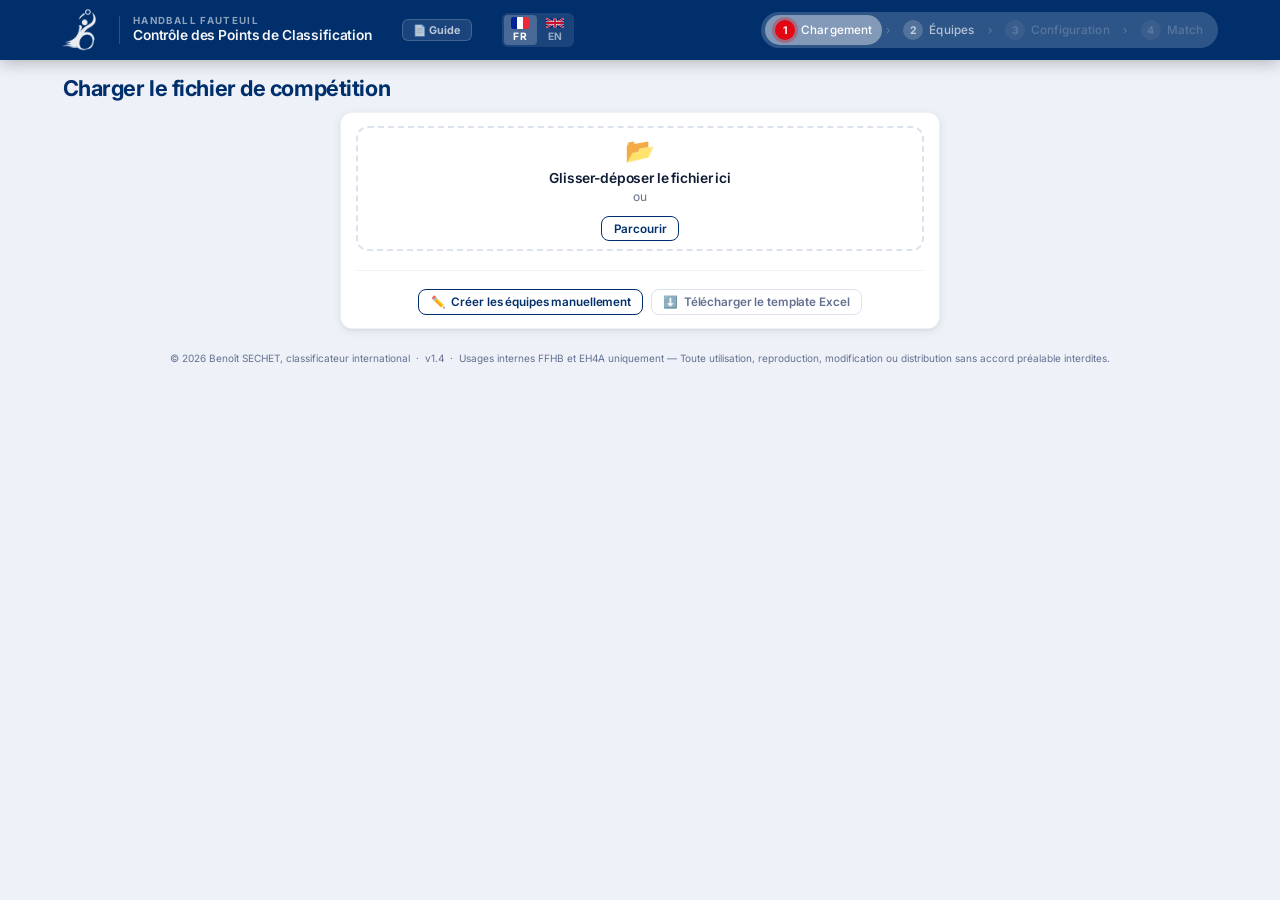
==== commit 647a719e: "fix: fetch version.json with cache:'no-store' to always show latest Co-Authored-By: Claude Sonnet 4." ====
--- a/index.html
+++ b/index.html
@@ -37,7 +37,7 @@
 
       <div class="divider" style="margin:1.25rem 0;"></div>
 
-      <div style="display:flex; gap:.5rem; align-items:center; justify-content:center;">
+      <div class="index-action-btns" style="display:flex; gap:.5rem; align-items:center; justify-content:center;">
         <button class="btn btn-outline btn-sm" onclick="createManually()">
           ✏️ <span data-i18n="home_create_manual"></span>
         </button>
@@ -70,7 +70,7 @@
 </main>
 
 <footer style="text-align:center; padding:.5rem 1rem; font-size:.67rem; color:var(--text-muted); border-top:1px solid var(--border-light);">
-  © 2026 <span data-i18n="footer_author"></span> &nbsp;·&nbsp; v1.0
+  © 2026 <span data-i18n="footer_author"></span> &nbsp;·&nbsp; <span id="app-version">v1.0</span>
   &nbsp;·&nbsp; <span data-i18n="footer_internal"></span> — <span data-i18n="footer_rights"></span>
 </footer>
 
@@ -81,7 +81,13 @@
 import { parseExcel }          from './js/excel.js';
 
 // Load defaults from single source of truth
-const DEFAULTS = await fetch('./defaults.json').then(r => r.json());
+let DEFAULTS;
+try {
+  DEFAULTS = await fetch('./defaults.json').then(r => r.json());
+} catch {
+  // Fallback to minimal defaults if fetch fails (e.g. first load offline)
+  DEFAULTS = { valid_classes:[1.0,1.5,2.0,2.5,3.0,3.5,4.0,4.5,5.0], valid_statuses:['C','R-NAO','R-FRD','VIDEO','VAL','NE',''] };
+}
 
 await loadTranslations();
 renderNav(1);
@@ -151,6 +157,13 @@
 }
 window.createManually = createManually;
 
+// ── App version in footer ─────────────────────────────────────────────────────
+// Fetch version bypassing cache so it always reflects latest deployment
+fetch('./version.json', { cache: 'no-store' }).then(r => r.json()).then(v => {
+  const el = document.getElementById('app-version');
+  if (el && v.version) el.textContent = v.version;
+}).catch(() => {});
+
 // ── Register service worker ───────────────────────────────────────────────────
 if ('serviceWorker' in navigator) {
   navigator.serviceWorker.register('./sw.js').catch(() => {});
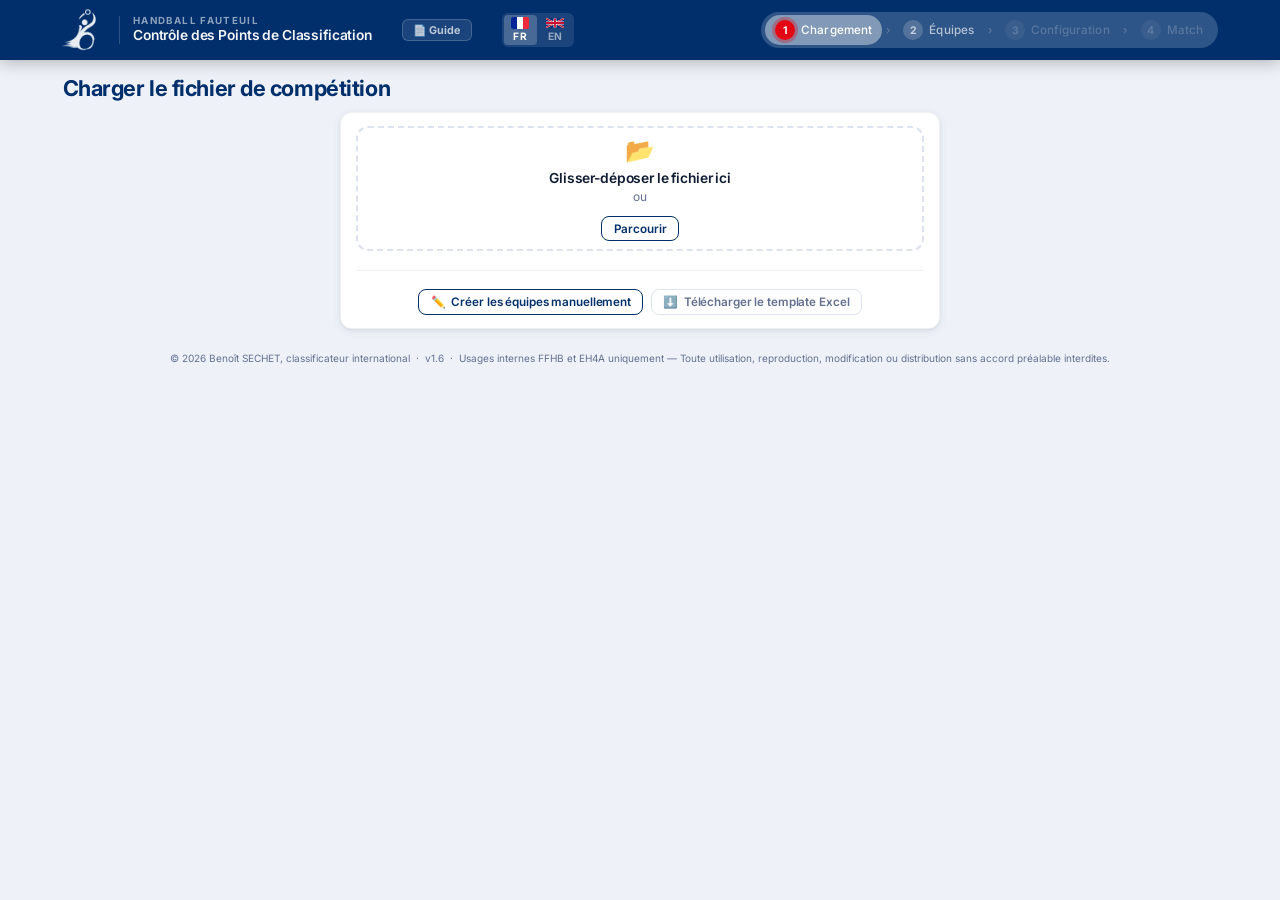
==== commit 5eb17dd1: "chore: bump to v1.6 + SW cache key 2026-06-02 Co-Authored-By: Claude Sonnet 4.6 <noreply@anthropic.c" ====
--- a/index.html
+++ b/index.html
@@ -70,7 +70,7 @@
 </main>
 
 <footer style="text-align:center; padding:.5rem 1rem; font-size:.67rem; color:var(--text-muted); border-top:1px solid var(--border-light);">
-  © 2026 <span data-i18n="footer_author"></span> &nbsp;·&nbsp; <span id="app-version">v1.0</span>
+  © 2026 <span data-i18n="footer_author"></span> &nbsp;·&nbsp; v1.6
   &nbsp;·&nbsp; <span data-i18n="footer_internal"></span> — <span data-i18n="footer_rights"></span>
 </footer>
 
@@ -158,11 +158,6 @@
 window.createManually = createManually;
 
 // ── App version in footer ─────────────────────────────────────────────────────
-// Fetch version bypassing cache so it always reflects latest deployment
-fetch('./version.json', { cache: 'no-store' }).then(r => r.json()).then(v => {
-  const el = document.getElementById('app-version');
-  if (el && v.version) el.textContent = v.version;
-}).catch(() => {});
 
 // ── Register service worker ───────────────────────────────────────────────────
 if ('serviceWorker' in navigator) {
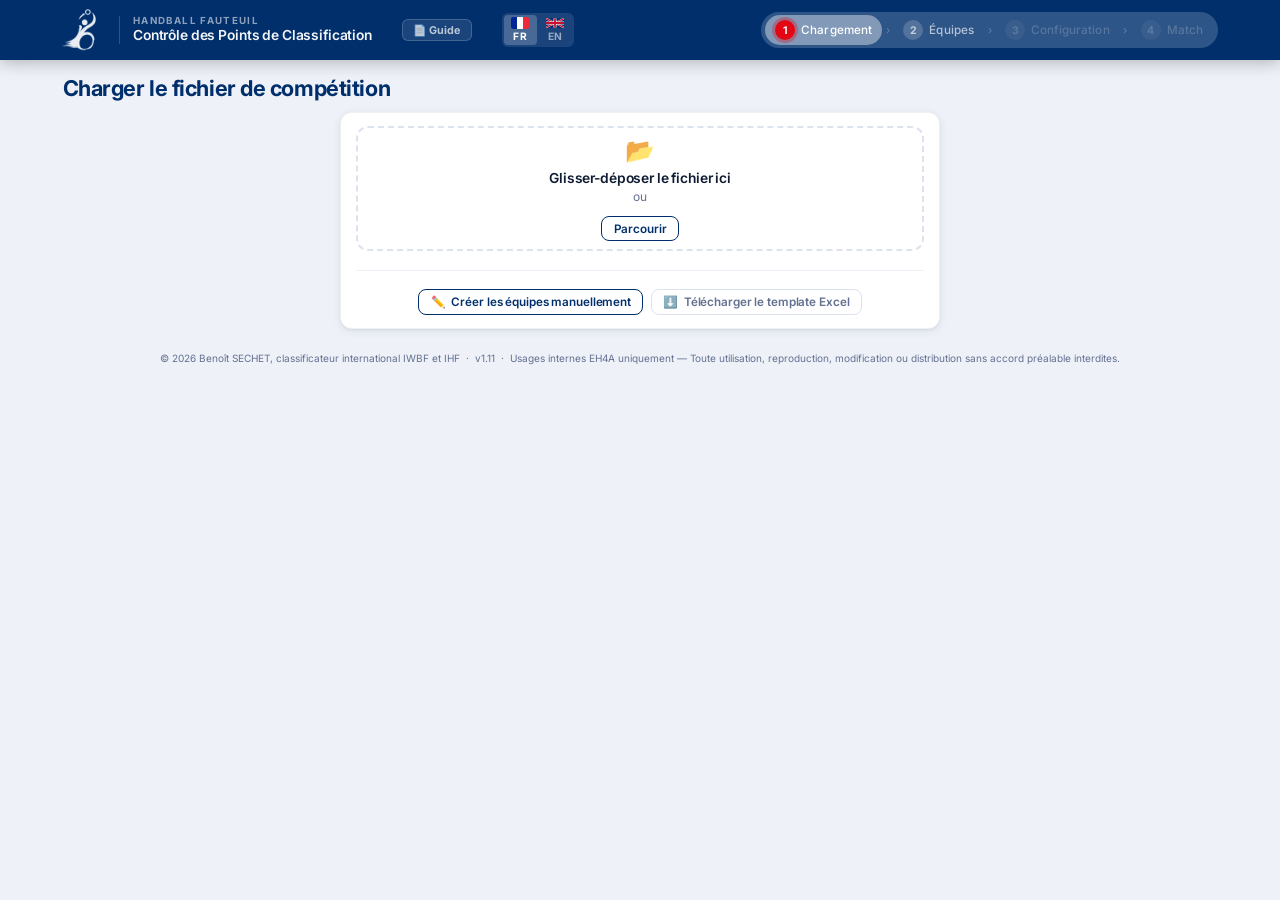
==== commit ea6372df: "chore: bump to v1.11 + SW cache 2026-06-06 + LICENSE update Co-Authored-By: Claude Sonnet 4.6 <norep" ====
--- a/index.html
+++ b/index.html
@@ -70,7 +70,7 @@
 </main>
 
 <footer style="text-align:center; padding:.5rem 1rem; font-size:.67rem; color:var(--text-muted); border-top:1px solid var(--border-light);">
-  © 2026 <span data-i18n="footer_author"></span> &nbsp;·&nbsp; v1.6
+  © 2026 <span data-i18n="footer_author"></span> &nbsp;·&nbsp; v1.11
   &nbsp;·&nbsp; <span data-i18n="footer_internal"></span> — <span data-i18n="footer_rights"></span>
 </footer>
 
